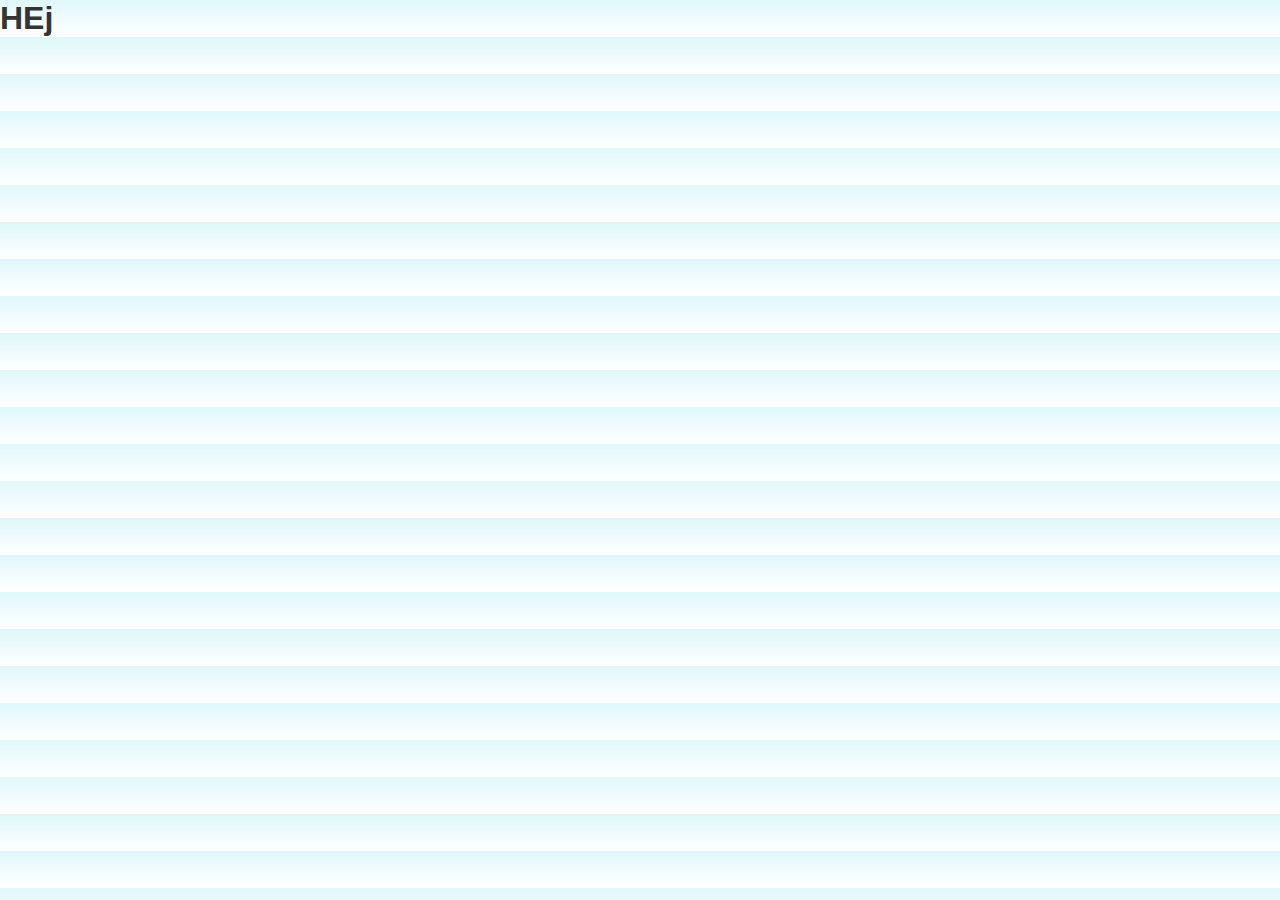
==== Inlämmning1/About.html @ f3806a77 "öadsf" ====
<!DOCTYPE html>
<html lang="en">
<head>
    <meta charset="UTF-8">
    <meta name="viewport" content="width=device-width, initial-scale=1.0">
    <title>Groundwater.se</title>
    <link rel="stylesheet" href="Groundwater.css">
</head>
<body>
    <h1>HEj </h1>
    
</body>
</html>
---- Inlämmning1/Groundwater.css ----
* {
    margin: 0;
    padding: 0;
    box-sizing: border-box;
    scroll-behavior: smooth;
}

body {  
    font-family: 'Arial', sans-serif;
    color: #333;
    background: linear-gradient(to bottom, #e0f7fa, #ffffff);
}

header {
    background-color: #4ba9bd    ;
    padding: 20px 0;
}

header .container {
    display: flex;
    justify-content: space-between;
    align-items: center;
    max-width: 1200px;
    margin: 0 auto;
    color: white;
}

.container a{
    text-decoration: solid;
    color: rgb(255, 255, 255);
}
.container img
{
    width: 50px;
    height: auto;
}

header h1 {
    font-size: 2.5rem;
}

header nav ul {
    display: flex;
    list-style: none;
}

header nav ul li {
    margin-left: 20px;
}

header nav ul li a {
    color: white;
    text-decoration: none;
    font-size: 1.2rem;
}

header nav ul li a:hover {
    text-decoration: underline;
}

.intro {
    display: flex;
    justify-content: space-between;
    align-items: center;
    max-width: 1200px;
    margin: 100px auto;
    padding: 0 20px;
}

.intro .text {
    max-width: 600px;
}

.intro h2 {
    font-size: 2rem;
    margin-bottom: 20px;
    color: #00796b;
}

.intro p {
    font-size: 1.2rem;
    line-height: 1.6;
}

.intro .image img {
    max-width: 100%;
    border-radius: 8px;
    box-shadow: 0 4px 8px rgba(0, 0, 0, 0.1);
   
}

footer {
    background-color: #4ba9bd;
    color: white;
    padding: 20px 0;
}

footer .container {
    display: flex;
    justify-content: space-between;
    align-items: center;
    max-width: 1200px;
    margin: 0 auto;
}

footer ul.social {
    display: flex;
    list-style: none;
}

footer ul.social li {
    margin-left: 20px;
}

footer ul.social li a {
    color: white;
    text-decoration: none;
}

footer ul.social li a:hover {
    text-decoration: underline;
}

#scrollBtn {
    display: none; 
    position: fixed;
    bottom: 20px;
    right: 30px;
    z-index: 99;
    font-size: 18px;
    border: none;
    outline: none;
    background-color: #00796b;
    color: white;
    cursor: pointer;
    padding: 15px;
    border-radius: 10px;
}

#scrollBtn:hover {
    background-color: #004d80;
}

.featuredbook
{
padding: 0%;
}

.flag {
    width: 24px;
    height: 24px;
    cursor: pointer;
    margin-left: 10px;
}
.text
{
margin-left: 10px;
}

.intro .Text2
{
    font-size: 2rem;
    margin-bottom: 20px;
    color: #00796b;  
}

.image-text-section {
    display: flex;
    align-items: flex-start;
    max-width: 1200px;
    margin: 50px auto;
    padding: 0 20px;
}

.image-container {
    flex: 1;
    margin-right: 20px;
}

.image-container img {
    width: 100%;
    height: auto;
    border-radius: 8px;
    box-shadow: 0 4px 8px rgba(0, 0, 0, 0.1);
    margin-top: -50px;
    margin-left: -177px;
}

.text-container {
    flex: 2;
    font-size: 1.1rem;
    line-height: 1.6;
    color: #4ba9bd;
    font-weight: 500;
}
.Större-Texten
{
    font-size: 20px;
    font-weight: 700;
    color: #4ba9bd;
}
.studora-link 
{
    color: inherit;
    text-decoration: solid;
}
.studora-link:hover
{
    text-decoration: underline;
}
.Mega-text
{
    font-size: xx-large;
}


nav ul {
    list-style-type: none;
    margin: 0;
    padding: 0;
    position: relative;
}

nav ul li {
    position: relative;
}

nav ul li ul.dropdown {
    display: none;
    position: absolute;
    top: 100%; 
    left: -30px;
    background-color: #4ba9bd;
    padding: 0;
    border-radius: 15px;
    min-width: 250px;
}


nav ul li ul.dropdown li {
    margin: 0;
}

nav ul li ul.dropdown li a {
    display: block;
    padding: 10px;
    color: white;
    text-decoration: none;
}

nav ul li ul.dropdown li a:hover {
    background-color: #00796b;
}

nav ul li:hover > ul.dropdown {
    display: block;
}
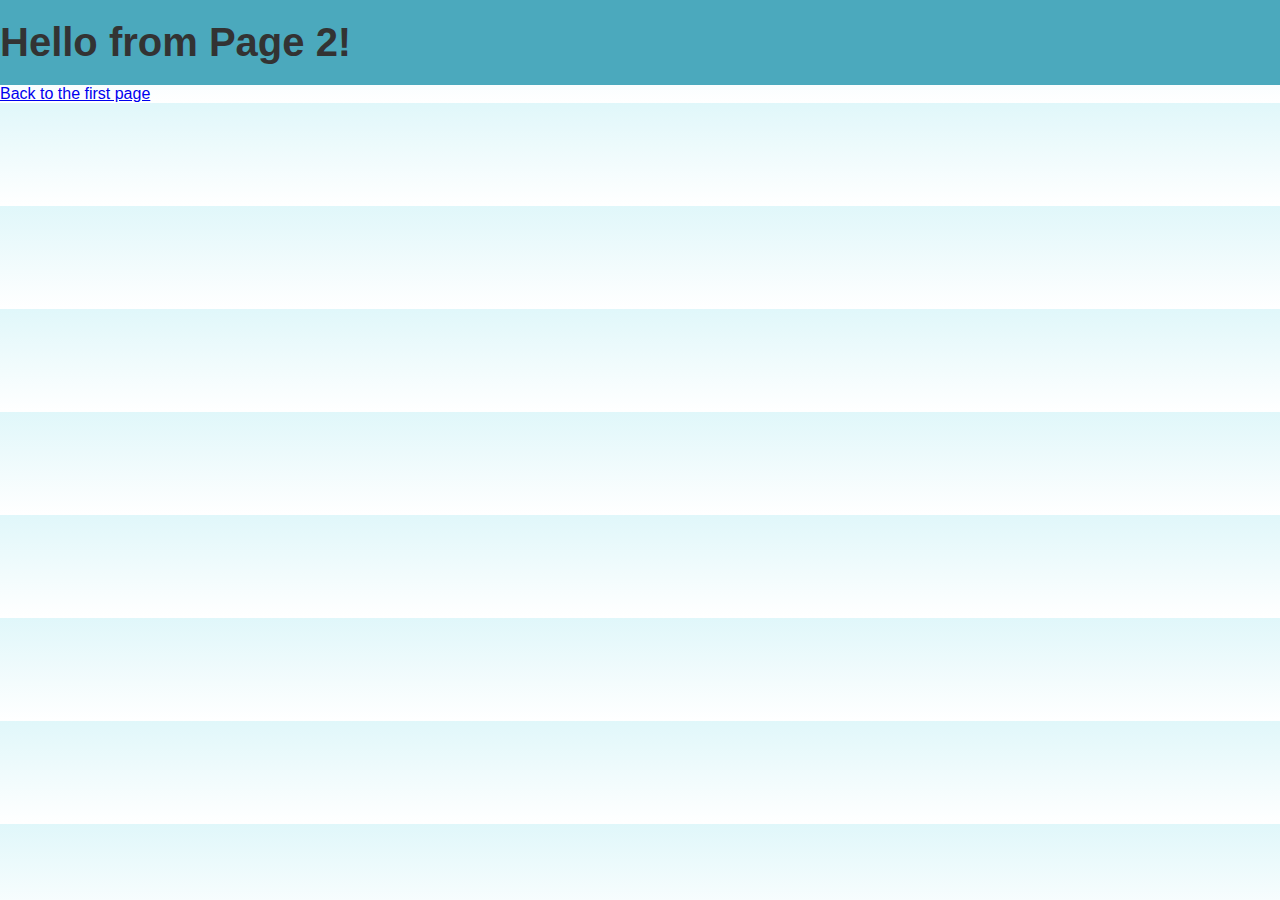
==== commit 90392089: "jepp" ====
--- a/Inlämmning1/About.html
+++ b/Inlämmning1/About.html
@@ -3,11 +3,15 @@
 <head>
     <meta charset="UTF-8">
     <meta name="viewport" content="width=device-width, initial-scale=1.0">
-    <title>Groundwater.se</title>
+    <title>Groundwater.se - Page 2</title>
     <link rel="stylesheet" href="Groundwater.css">
 </head>
 <body>
-    <h1>HEj </h1>
-    
+    <header>
+        <h1>Hello from Page 2!</h1>
+    </header>
+    <nav>
+        <a href="Groundwater.html">Back to the first page</a>
+    </nav>
 </body>
-</html>+</html>
--- a/Inlämmning1/Groundwater.css
+++ b/Inlämmning1/Groundwater.css
@@ -14,7 +14,7 @@
 header {
     background-color: #4ba9bd    ;
     padding: 20px 0;
-}
+    }
 
 header .container {
     display: flex;
@@ -40,7 +40,7 @@
 }
 
 header nav ul {
-    display: flex;
+    display:flex;
     list-style: none;
 }
 
@@ -255,3 +255,8 @@
 nav ul li:hover > ul.dropdown {
     display: block;
 }
+
+
+li:nth-of-type(6) {
+    min-width: 10ch;
+}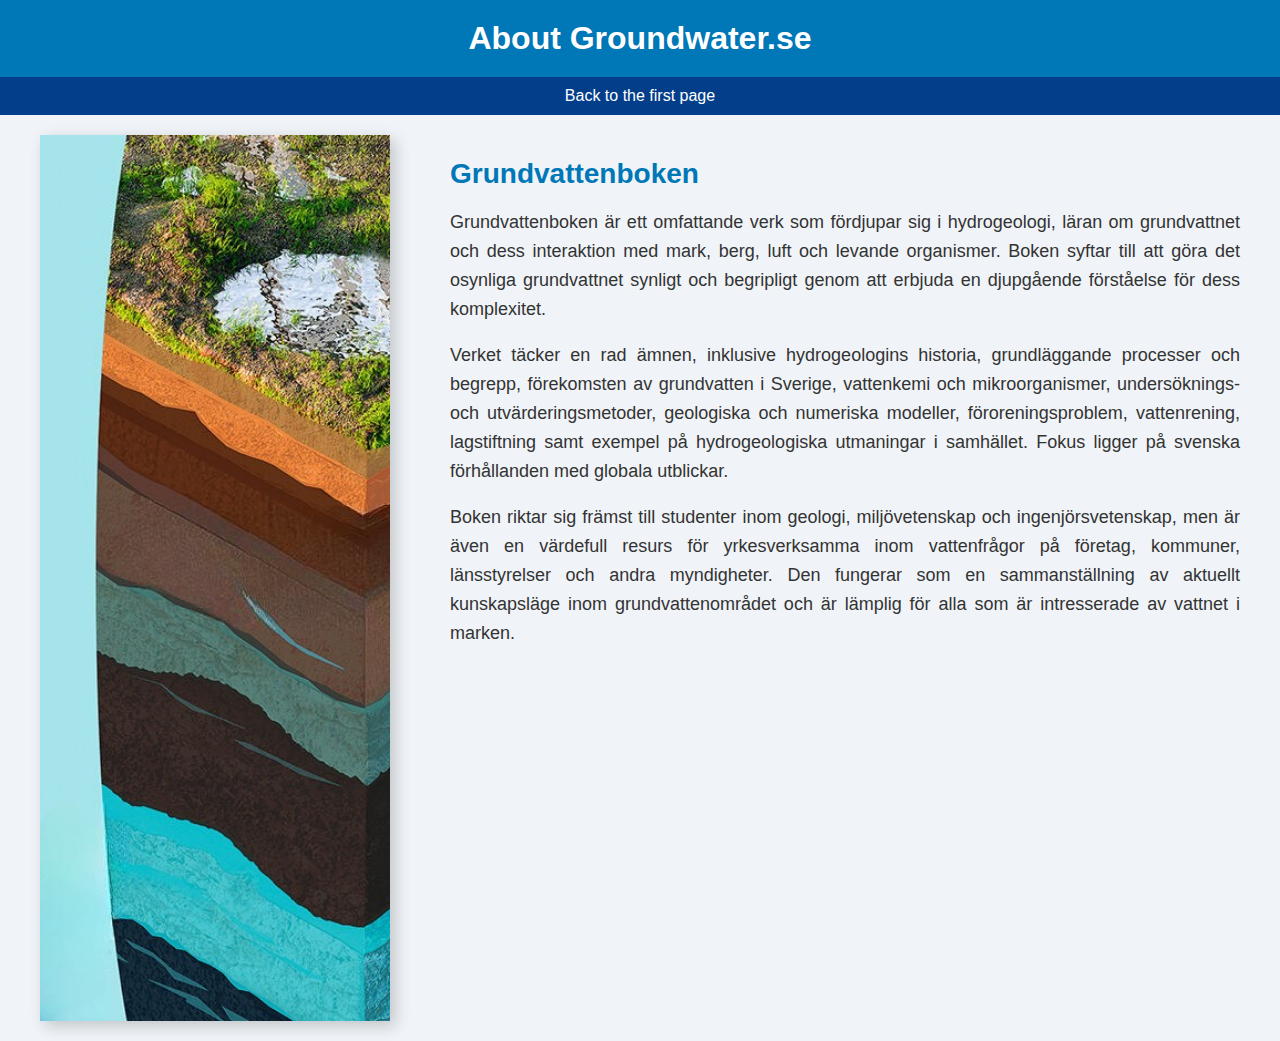
==== commit 5629dc1d: "jkkj" ====
--- a/Inlämmning1/About.html
+++ b/Inlämmning1/About.html
@@ -4,14 +4,23 @@
     <meta charset="UTF-8">
     <meta name="viewport" content="width=device-width, initial-scale=1.0">
     <title>Groundwater.se - Page 2</title>
-    <link rel="stylesheet" href="Groundwater.css">
+    <link rel="stylesheet" href="About.css">
 </head>
 <body>
     <header>
-        <h1>Hello from Page 2!</h1>
+        <h1>About Groundwater.se</h1>
     </header>
     <nav>
         <a href="Groundwater.html">Back to the first page</a>
     </nav>
+    <section>
+        <img src="5hbc2cro.png" alt="GrundvattenbokenS">
+        <div class="text-content">
+        <h2>Grundvattenboken</h2>
+        <p>Grundvattenboken är ett omfattande verk som fördjupar sig i hydrogeologi, läran om grundvattnet och dess interaktion med mark, berg, luft och levande organismer. Boken syftar till att göra det osynliga grundvattnet synligt och begripligt genom att erbjuda en djupgående förståelse för dess komplexitet.</p>
+        <p>Verket täcker en rad ämnen, inklusive hydrogeologins historia, grundläggande processer och begrepp, förekomsten av grundvatten i Sverige, vattenkemi och mikroorganismer, undersöknings- och utvärderingsmetoder, geologiska och numeriska modeller, föroreningsproblem, vattenrening, lagstiftning samt exempel på hydrogeologiska utmaningar i samhället. Fokus ligger på svenska förhållanden med globala utblickar.</p>
+        <p>Boken riktar sig främst till studenter inom geologi, miljövetenskap och ingenjörsvetenskap, men är även en värdefull resurs för yrkesverksamma inom vattenfrågor på företag, kommuner, länsstyrelser och andra myndigheter. Den fungerar som en sammanställning av aktuellt kunskapsläge inom grundvattenområdet och är lämplig för alla som är intresserade av vattnet i marken.</p>
+        </div>
+    </section>
 </body>
 </html>
--- a/Inlämmning1/About.css
+++ b/Inlämmning1/About.css
@@ -0,0 +1,93 @@
+body {
+    font-family: Arial, sans-serif;
+    background-color: #f0f4f8;
+    color: #333;
+    margin: 0;
+    padding: 0;
+}
+
+header {
+    background-color: #0077b6;
+    color: white;
+    padding: 20px;
+    text-align: center;
+}
+
+header h1 {
+    margin: 0;
+}
+
+nav {
+    background-color: #023e8a;
+    padding: 10px;
+    text-align: center;
+}
+
+nav a {
+    color: white;
+    margin: 0 15px;
+    text-decoration: none;
+}
+
+nav a:hover {
+    text-decoration: underline;
+}
+
+main {
+    padding: 20px;
+}
+
+section {
+    margin-bottom: 20px;
+}
+
+footer {
+    background-color: #0077b6;
+    color: white;
+    text-align: center;
+    padding: 10px;
+    position: fixed;
+    width: 100%;
+    bottom: 0;
+}
+
+section {
+    display: flex;
+    align-items: flex-start;
+    gap: 60px;
+    padding: 20px;
+    max-width: 1200px;
+    margin: auto;
+}
+
+section img {
+width: 350px;
+border-radius: 15;
+box-shadow: 5px 5px 15px rgba(0, 0, 0, 0.2);
+object-fit: cover;
+height: auto;
+}
+
+.text-content {
+    flex: 1;
+    max-width: 800px;
+}
+
+h2 {
+    font-family: "poppins", sans-serif;
+    font-size: 28px;
+    color: #0077b6;
+    margin-bottom: 10px;
+}
+
+p {
+    font-family: 'Lucida Sans', 'Lucida Sans Regular', 'Lucida Grande', 'Lucida Sans Unicode', Geneva, Verdana, sans-serif;
+    font-size: 18px;
+    line-height: 1.6;
+    color: #333;
+    text-align: justify;
+}
+
+section h2 {
+    max-width: 800px;
+}